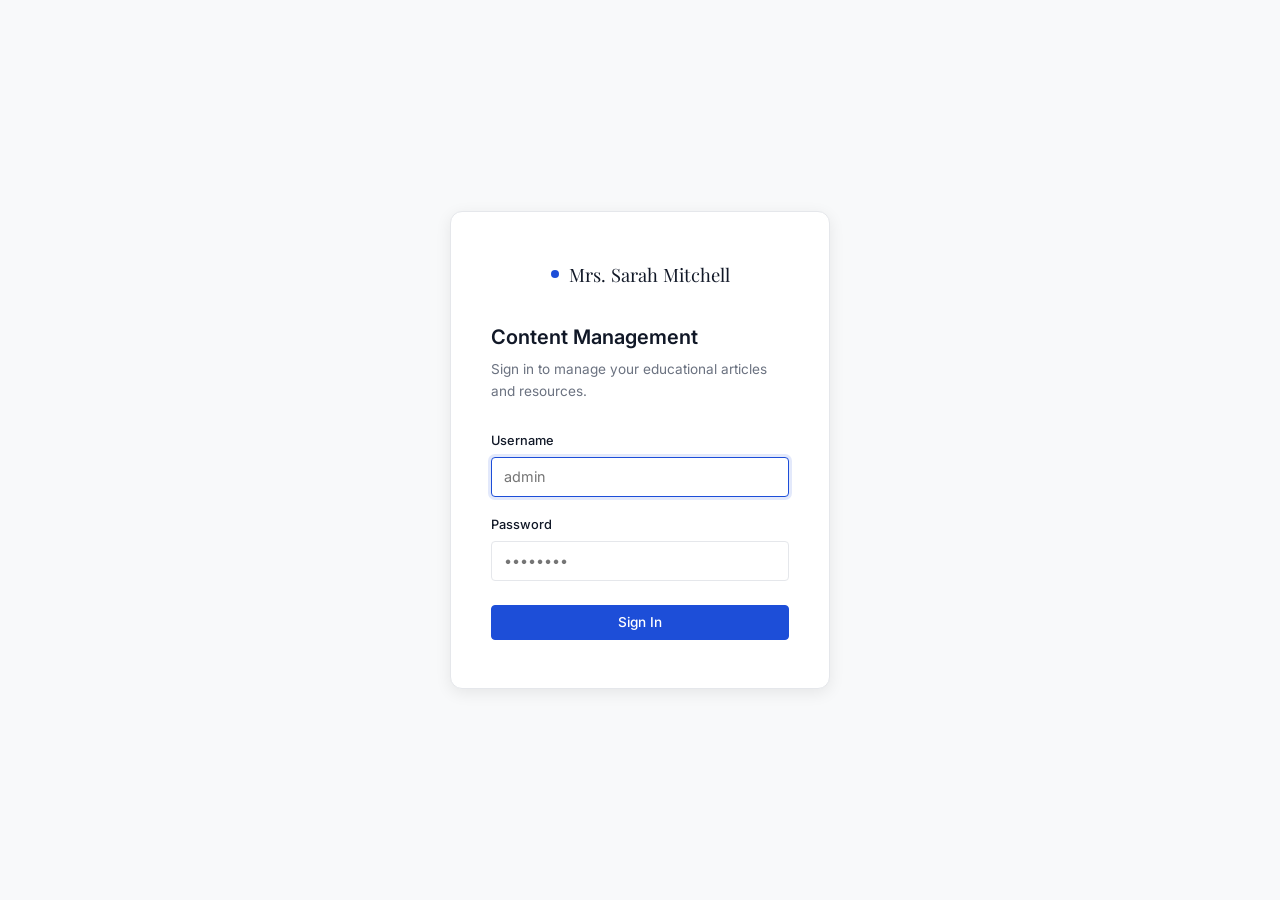
==== dashboard.html @ ece7410b "web-porto" ====
<!DOCTYPE html>
<html lang="en">
<head>
  <meta charset="UTF-8" />
  <meta name="viewport" content="width=device-width, initial-scale=1.0" />
  <title>CMS Dashboard — Mrs. Sarah Mitchell</title>
  <meta name="robots" content="noindex, nofollow" />
  <link rel="stylesheet" href="css/dashboard.css" />
</head>
<body>

  <!-- ===================================================================
       LOGIN SCREEN
       Protected authentication screen
  =================================================================== -->
  <div id="login-screen">
    <div class="login-card">
      <div class="login-brand">
        <span class="login-brand-dot"></span>
        <span class="login-brand-name">Mrs. Sarah Mitchell</span>
      </div>

      <h1 class="login-title">Content Management</h1>
      <p class="login-sub">Sign in to manage your educational articles and resources.</p>

      <div class="login-error" id="login-error"></div>

      <form id="login-form">
        <div class="form-group">
          <label class="form-label" for="login-username">Username</label>
          <input class="form-input" type="text" id="login-username" placeholder="admin" required />
        </div>

        <div class="form-group" style="margin-bottom: 24px;">
          <label class="form-label" for="login-password">Password</label>
          <input class="form-input" type="password" id="login-password" placeholder="••••••••" required />
        </div>

        <button type="submit" class="btn btn-primary" style="width: 100%; justify-content: center; padding: 10px;">
          Sign In
        </button>
      </form>
    </div>
  </div>


  <!-- ===================================================================
       DASHBOARD APP LAYOUT (SPA)
  =================================================================== -->
  <div id="app">

    <!-- SIDEBAR -->
    <aside class="sidebar">
      <div class="sidebar-brand">
        <span class="sidebar-brand-d  ot"></span>
        <span class="sidebar-brand-name">Mrs. Sarah Mitchell<br /><span style="font-family:var(--f-sans);font-size:0.72rem;color:var(--c-text-3);font-weight:400;">Content Manager</span></span>
      </div>

      <div class="sidebar-section-label">Navigation</div>
      
      <button class="nav-item active" data-view="overview">
        <span class="nav-item-icon">📊</span>
        <span>Overview</span>
      </button>

      <button class="nav-item" data-view="articles">
        <span class="nav-item-icon">📝</span>
        <span>Articles</span>
      </button>

      <button class="nav-item" data-view="article-new">
        <span class="nav-item-icon">➕</span>
        <span>New Article</span>
      </button>

      <button class="nav-item" data-view="categories">
        <span class="nav-item-icon">🏷️</span>
        <span>Categories</span>
      </button>

      <button class="nav-item" data-view="images">
        <span class="nav-item-icon">🖼️</span>
        <span>Media Library</span>
      </button>

      <div class="sidebar-footer">
        <a href="index.html" target="_blank" title="Open Public Website">
          <span>🌐 View Public Site</span>
        </a>
        <button class="logout-btn" id="logout-btn" title="Sign out of CMS">
          <span>🚪 Sign Out</span>
        </button>
      </div>
    </aside>

    <!-- MAIN AREA -->
    <div class="main-area">
      <!-- TOPBAR -->
      <header class="topbar">
        <h1 class="topbar-title" id="topbar-title">Dashboard</h1>
        <div class="topbar-actions" id="topbar-actions"></div>
      </header>

      <!-- DYNAMIC CONTENT VIEW -->
      <main class="content-area" id="content-area">
        <!-- Rendered by dashboard.js -->
      </main>
    </div>

  </div>


  <!-- ===================================================================
       MODAL DIALOG CONTAINER
  =================================================================== -->
  <div class="modal-overlay" id="modal-overlay">
    <div class="modal-box">
      <div class="modal-header">
        <h3 class="modal-title" id="modal-title">Modal Title</h3>
        <button class="modal-close" id="modal-close-btn" aria-label="Close modal">✕</button>
      </div>
      <div class="modal-body" id="modal-body"></div>
      <div class="modal-footer" id="modal-footer"></div>
    </div>
  </div>


  <!-- TOAST STACK -->
  <div class="toast-stack" id="toast-stack"></div>


  <!-- ===================================================================
       SCRIPTS
       store.js (data layer) -> articles.js -> dashboard.js
  =================================================================== -->
  <script src="js/articles.js"></script>
  <script src="js/store.js"></script>
  <script src="js/dashboard.js"></script>

</body>
</html>
---- css/dashboard.css ----
/* ==========================================================================
   dashboard.css — Private CMS Dashboard Styles
   Design: Clean editorial admin — light, minimal, reading-optimized
   ========================================================================== */

@import url('https://fonts.googleapis.com/css2?family=Inter:wght@300;400;500;600;700&family=Playfair+Display:ital,wght@0,600;1,400&display=swap');

:root {
  /* Palette */
  --c-bg:        #F8F9FA;
  --c-surface:   #FFFFFF;
  --c-sidebar:   #FFFFFF;
  --c-primary:   #1D4ED8;
  --c-primary-l: #EFF6FF;
  --c-accent:    #F59E0B;
  --c-text:      #111827;
  --c-text-2:    #6B7280;
  --c-text-3:    #9CA3AF;
  --c-border:    #E5E7EB;
  --c-border-2:  #D1D5DB;
  --c-danger:    #DC2626;
  --c-danger-l:  #FEF2F2;
  --c-success:   #16A34A;
  --c-success-l: #F0FDF4;
  --c-warn:      #D97706;
  --c-warn-l:    #FFFBEB;

  /* Type */
  --f-sans:  'Inter', system-ui, sans-serif;
  --f-serif: 'Playfair Display', Georgia, serif;

  /* Dims */
  --sidebar-w: 220px;
  --topbar-h:  56px;
  --r-sm: 4px;
  --r-md: 8px;
  --r-lg: 12px;

  /* Shadows */
  --sh-xs: 0 1px 3px rgba(0,0,0,0.06);
  --sh-sm: 0 2px 8px rgba(0,0,0,0.07);
  --sh-md: 0 4px 16px rgba(0,0,0,0.08);

  /* Transitions */
  --t: 0.18s ease;
}

/* ─── Reset ──────────────────────────────────────────────────────────── */
*, *::before, *::after { box-sizing: border-box; margin: 0; padding: 0; }
body    { font-family: var(--f-sans); background: var(--c-bg); color: var(--c-text);
          -webkit-font-smoothing: antialiased; font-size: 14px; line-height: 1.6; overflow-x: hidden; }
a       { color: inherit; text-decoration: none; }
img     { max-width: 100%; display: block; }
button  { font-family: var(--f-sans); cursor: pointer; }
input, select, textarea { font-family: var(--f-sans); font-size: 14px; }

/* ─── LOGIN SCREEN ───────────────────────────────────────────────────── */
#login-screen {
  min-height: 100vh;
  display: flex;
  align-items: center;
  justify-content: center;
  background: var(--c-bg);
}

.login-card {
  background: var(--c-surface);
  border: 1px solid var(--c-border);
  border-radius: var(--r-lg);
  padding: 48px 40px;
  width: 380px;
  box-shadow: var(--sh-md);
}

.login-brand {
  text-align: center;
  margin-bottom: 32px;
}

.login-brand-dot {
  width: 8px; height: 8px;
  border-radius: 50%;
  background: var(--c-primary);
  display: inline-block;
  margin-right: 6px;
  vertical-align: middle;
}

.login-brand-name {
  font-family: var(--f-serif);
  font-size: 1.15rem;
  color: var(--c-text);
  vertical-align: middle;
}

.login-title {
  font-size: 1.25rem;
  font-weight: 600;
  color: var(--c-text);
  margin-bottom: 6px;
}

.login-sub {
  font-size: 0.85rem;
  color: var(--c-text-2);
  margin-bottom: 28px;
}

.login-error {
  background: var(--c-danger-l);
  border: 1px solid #FECACA;
  border-radius: var(--r-sm);
  color: var(--c-danger);
  font-size: 0.85rem;
  padding: 10px 14px;
  margin-bottom: 16px;
  display: none;
}
.login-error.show { display: block; }

/* ─── DASHBOARD APP LAYOUT ───────────────────────────────────────────── */
#app { display: none; height: 100vh; overflow: hidden; }
#app.show { display: flex; }

/* Sidebar */
.sidebar {
  width: var(--sidebar-w);
  flex-shrink: 0;
  height: 100vh;
  overflow-y: auto;
  background: var(--c-sidebar);
  border-right: 1px solid var(--c-border);
  display: flex;
  flex-direction: column;
}

.sidebar-brand {
  padding: 20px 16px;
  border-bottom: 1px solid var(--c-border);
  display: flex;
  align-items: center;
  gap: 8px;
}
.sidebar-brand-dot { width: 7px; height: 7px; border-radius: 50%; background: var(--c-primary); flex-shrink: 0; }
.sidebar-brand-name { font-family: var(--f-serif); font-size: 0.95rem; font-weight: 600; color: var(--c-text); line-height: 1.3; }

.sidebar-section-label {
  font-size: 0.65rem;
  font-weight: 700;
  letter-spacing: 0.1em;
  text-transform: uppercase;
  color: var(--c-text-3);
  padding: 20px 16px 6px;
}

.nav-item {
  display: flex;
  align-items: center;
  gap: 10px;
  padding: 9px 16px;
  font-size: 0.88rem;
  font-weight: 400;
  color: var(--c-text-2);
  cursor: pointer;
  border-radius: 0;
  transition: all var(--t);
  border: none;
  background: none;
  width: 100%;
  text-align: left;
}
.nav-item:hover  { color: var(--c-text); background: var(--c-bg); }
.nav-item.active { color: var(--c-primary); background: var(--c-primary-l); font-weight: 500; }

.nav-item-icon {
  width: 18px;
  text-align: center;
  font-size: 0.95rem;
  opacity: 0.7;
  flex-shrink: 0;
}
.nav-item.active .nav-item-icon { opacity: 1; }

.sidebar-footer {
  margin-top: auto;
  padding: 16px;
  border-top: 1px solid var(--c-border);
  display: flex;
  flex-direction: column;
  gap: 6px;
}
.sidebar-footer a, .sidebar-footer button {
  display: flex;
  align-items: center;
  gap: 8px;
  font-size: 0.82rem;
  color: var(--c-text-3);
  padding: 6px 8px;
  border-radius: var(--r-sm);
  transition: all var(--t);
  background: none;
  border: none;
  width: 100%;
  text-align: left;
  cursor: pointer;
}
.sidebar-footer a:hover, .sidebar-footer button:hover { color: var(--c-text); background: var(--c-bg); }
.sidebar-footer .logout-btn { color: var(--c-danger); }
.sidebar-footer .logout-btn:hover { background: var(--c-danger-l); }

/* Main area */
.main-area {
  flex: 1;
  display: flex;
  flex-direction: column;
  overflow: hidden;
}

.topbar {
  height: var(--topbar-h);
  background: var(--c-surface);
  border-bottom: 1px solid var(--c-border);
  display: flex;
  align-items: center;
  justify-content: space-between;
  padding: 0 24px;
  flex-shrink: 0;
}

.topbar-title { font-size: 1rem; font-weight: 600; color: var(--c-text); }
.topbar-actions { display: flex; align-items: center; gap: 10px; }

.content-area {
  flex: 1;
  overflow-y: auto;
  padding: 28px 24px;
}

/* ─── BUTTONS ────────────────────────────────────────────────────────── */
.btn {
  display: inline-flex;
  align-items: center;
  gap: 6px;
  padding: 8px 16px;
  font-size: 0.85rem;
  font-weight: 500;
  border-radius: var(--r-sm);
  border: 1px solid transparent;
  cursor: pointer;
  transition: all var(--t);
  white-space: nowrap;
  line-height: 1;
}
.btn-primary  { background: var(--c-primary); color: #fff; border-color: var(--c-primary); }
.btn-primary:hover { background: #1e40af; }
.btn-outline  { background: transparent; color: var(--c-text); border-color: var(--c-border-2); }
.btn-outline:hover { background: var(--c-bg); }
.btn-danger   { background: var(--c-danger); color: #fff; border-color: var(--c-danger); }
.btn-danger:hover { background: #b91c1c; }
.btn-ghost    { background: transparent; color: var(--c-text-2); border: none; padding: 6px 10px; }
.btn-ghost:hover { color: var(--c-text); background: var(--c-bg); }
.btn-success  { background: var(--c-success); color: #fff; border-color: var(--c-success); }
.btn-success:hover { background: #15803d; }
.btn-sm       { padding: 5px 12px; font-size: 0.8rem; }
.btn-icon     { padding: 7px; width: 32px; height: 32px; justify-content: center; }
.btn[disabled]{ opacity: 0.5; pointer-events: none; }

/* ─── FORM ELEMENTS ──────────────────────────────────────────────────── */
.form-group  { margin-bottom: 18px; }
.form-row    { display: grid; gap: 16px; }
.form-row-2  { grid-template-columns: 1fr 1fr; }
.form-row-3  { grid-template-columns: 1fr 1fr 1fr; }

.form-label {
  display: block;
  font-size: 0.8rem;
  font-weight: 500;
  color: var(--c-text);
  margin-bottom: 6px;
}
.form-hint { font-size: 0.75rem; color: var(--c-text-3); margin-top: 4px; }

.form-input, .form-select, .form-textarea {
  width: 100%;
  padding: 8px 12px;
  font-size: 0.9rem;
  color: var(--c-text);
  background: var(--c-surface);
  border: 1px solid var(--c-border);
  border-radius: var(--r-sm);
  transition: border-color var(--t), box-shadow var(--t);
  line-height: 1.5;
}
.form-input:focus, .form-select:focus, .form-textarea:focus {
  outline: none;
  border-color: var(--c-primary);
  box-shadow: 0 0 0 3px rgba(29, 78, 216, 0.12);
}
.form-textarea { resize: vertical; min-height: 90px; }
.form-input.title-input {
  font-size: 1.5rem;
  font-family: var(--f-serif);
  font-weight: 600;
  padding: 12px 14px;
  border-color: transparent;
  background: transparent;
  box-shadow: none;
  border-bottom: 2px solid var(--c-border);
  border-radius: 0;
}
.form-input.title-input:focus {
  border-color: transparent;
  border-bottom-color: var(--c-primary);
  box-shadow: none;
}

/* Toggle Switch */
.toggle-row {
  display: flex;
  align-items: center;
  justify-content: space-between;
  padding: 8px 0;
  border-bottom: 1px solid var(--c-border);
}
.toggle-row:last-child { border-bottom: none; }
.toggle-label  { font-size: 0.85rem; font-weight: 400; }
.toggle-desc   { font-size: 0.75rem; color: var(--c-text-3); }

.toggle {
  position: relative;
  width: 36px;
  height: 20px;
  flex-shrink: 0;
}
.toggle input { opacity: 0; width: 0; height: 0; }
.toggle-slider {
  position: absolute;
  inset: 0;
  background: var(--c-border-2);
  border-radius: 10px;
  cursor: pointer;
  transition: background var(--t);
}
.toggle-slider::after {
  content: '';
  position: absolute;
  top: 2px; left: 2px;
  width: 16px; height: 16px;
  background: #fff;
  border-radius: 50%;
  transition: transform var(--t);
  box-shadow: var(--sh-xs);
}
.toggle input:checked + .toggle-slider { background: var(--c-primary); }
.toggle input:checked + .toggle-slider::after { transform: translateX(16px); }

/* Status Badge */
.badge {
  display: inline-flex;
  align-items: center;
  gap: 4px;
  font-size: 0.72rem;
  font-weight: 600;
  padding: 2px 8px;
  border-radius: 3px;
  text-transform: uppercase;
  letter-spacing: 0.04em;
}
.badge::before { content: ''; width: 5px; height: 5px; border-radius: 50%; background: currentColor; }
.badge-published { background: var(--c-success-l); color: var(--c-success); }
.badge-draft     { background: var(--c-warn-l);    color: var(--c-warn); }
.badge-featured  { background: var(--c-primary-l); color: var(--c-primary); }

/* ─── STAT CARDS (Overview) ──────────────────────────────────────────── */
.stat-grid {
  display: grid;
  grid-template-columns: repeat(4, 1fr);
  gap: 16px;
  margin-bottom: 28px;
}

.stat-card {
  background: var(--c-surface);
  border: 1px solid var(--c-border);
  border-radius: var(--r-md);
  padding: 20px 24px;
}

.stat-label {
  font-size: 0.75rem;
  font-weight: 600;
  text-transform: uppercase;
  letter-spacing: 0.08em;
  color: var(--c-text-3);
  margin-bottom: 8px;
}

.stat-value {
  font-size: 2rem;
  font-weight: 700;
  font-family: var(--f-serif);
  color: var(--c-text);
  line-height: 1;
}

.stat-sub {
  font-size: 0.75rem;
  color: var(--c-text-3);
  margin-top: 4px;
}

/* ─── TABLES ─────────────────────────────────────────────────────────── */
.table-wrap {
  background: var(--c-surface);
  border: 1px solid var(--c-border);
  border-radius: var(--r-md);
  overflow: hidden;
}

.dash-table {
  width: 100%;
  border-collapse: collapse;
  font-size: 0.875rem;
}

.dash-table th {
  text-align: left;
  font-size: 0.72rem;
  font-weight: 600;
  letter-spacing: 0.07em;
  text-transform: uppercase;
  color: var(--c-text-3);
  padding: 10px 16px;
  background: var(--c-bg);
  border-bottom: 1px solid var(--c-border);
  white-space: nowrap;
}

.dash-table td {
  padding: 12px 16px;
  border-bottom: 1px solid var(--c-border);
  vertical-align: middle;
  color: var(--c-text);
}

.dash-table tr:last-child td { border-bottom: none; }
.dash-table tr:hover td { background: var(--c-bg); }

.table-thumb {
  width: 48px; height: 48px;
  object-fit: cover;
  border-radius: var(--r-sm);
  background: var(--c-bg);
  flex-shrink: 0;
}

.table-title    { font-weight: 500; color: var(--c-text); }
.table-excerpt  { font-size: 0.8rem; color: var(--c-text-3); margin-top: 2px; display: -webkit-box;
                  -webkit-line-clamp: 1; -webkit-box-orient: vertical; overflow: hidden; }
.table-actions  { display: flex; gap: 6px; align-items: center; justify-content: flex-end; }
.table-empty    { text-align: center; padding: 48px 24px; color: var(--c-text-3); font-size: 0.9rem; }

/* ─── SEARCH & FILTER BAR ────────────────────────────────────────────── */
.filter-bar {
  display: flex;
  gap: 10px;
  align-items: center;
  flex-wrap: wrap;
  margin-bottom: 16px;
}

.filter-bar .form-input,
.filter-bar .form-select { width: auto; flex: 1; min-width: 120px; }
.filter-search { max-width: 260px; }

/* ─── SECTION CARD ───────────────────────────────────────────────────── */
.section-card {
  background: var(--c-surface);
  border: 1px solid var(--c-border);
  border-radius: var(--r-md);
  padding: 20px 24px;
  margin-bottom: 20px;
}
.section-card-title {
  font-size: 0.85rem;
  font-weight: 600;
  color: var(--c-text);
  margin-bottom: 16px;
  padding-bottom: 12px;
  border-bottom: 1px solid var(--c-border);
}

/* ─── ARTICLE EDITOR ─────────────────────────────────────────────────── */
.editor-layout {
  display: grid;
  grid-template-columns: 1fr 280px;
  gap: 20px;
  align-items: start;
  max-width: 1200px;
}

.editor-main { display: flex; flex-direction: column; gap: 16px; }

.editor-sidebar {
  display: flex;
  flex-direction: column;
  gap: 16px;
  position: sticky;
  top: 0;
}

/* Rich Text Editor */
.rte-wrapper {
  background: var(--c-surface);
  border: 1px solid var(--c-border);
  border-radius: var(--r-md);
  overflow: hidden;
}

.rte-toolbar {
  display: flex;
  flex-wrap: wrap;
  align-items: center;
  gap: 2px;
  padding: 8px 10px;
  background: var(--c-bg);
  border-bottom: 1px solid var(--c-border);
}

.rte-sep {
  width: 1px;
  height: 20px;
  background: var(--c-border);
  margin: 0 4px;
  flex-shrink: 0;
}

.rte-btn {
  display: inline-flex;
  align-items: center;
  justify-content: center;
  min-width: 28px;
  height: 28px;
  padding: 0 5px;
  font-size: 0.78rem;
  font-weight: 500;
  color: var(--c-text-2);
  background: none;
  border: none;
  border-radius: var(--r-sm);
  cursor: pointer;
  transition: all var(--t);
  white-space: nowrap;
}
.rte-btn:hover  { background: var(--c-border); color: var(--c-text); }
.rte-btn.active { background: var(--c-primary-l); color: var(--c-primary); }

.rte-format-select {
  height: 28px;
  padding: 0 8px;
  font-size: 0.78rem;
  border: 1px solid var(--c-border);
  border-radius: var(--r-sm);
  background: var(--c-surface);
  color: var(--c-text);
  cursor: pointer;
}

.rte-body {
  min-height: 360px;
  max-height: 60vh;
  overflow-y: auto;
  padding: 24px 28px;
  font-size: 1rem;
  line-height: 1.75;
  color: var(--c-text);
  outline: none;
}

/* RTE content styles */
.rte-body h1    { font-family: var(--f-serif); font-size: 1.8rem; margin: 24px 0 12px; line-height: 1.25; }
.rte-body h2    { font-family: var(--f-serif); font-size: 1.4rem; margin: 20px 0 10px; line-height: 1.3; }
.rte-body h3    { font-family: var(--f-serif); font-size: 1.15rem; margin: 16px 0 8px; }
.rte-body p     { margin-bottom: 14px; color: #374151; }
.rte-body blockquote { border-left: 3px solid var(--c-text); padding-left: 16px; margin: 16px 0;
                       font-style: italic; color: var(--c-text-2); font-family: var(--f-serif); font-size: 1.05rem; }
.rte-body pre   { background: #F3F4F6; border-radius: var(--r-sm); padding: 16px; margin: 14px 0;
                  font-family: 'Courier New', monospace; font-size: 0.9rem; overflow-x: auto; }
.rte-body code  { background: #F3F4F6; padding: 1px 5px; border-radius: 3px;
                  font-family: 'Courier New', monospace; font-size: 0.88em; }
.rte-body ul, .rte-body ol { padding-left: 24px; margin-bottom: 14px; }
.rte-body li    { margin-bottom: 4px; }
.rte-body a     { color: var(--c-primary); text-decoration: underline; }
.rte-body table { border-collapse: collapse; width: 100%; margin: 16px 0; }
.rte-body table td, .rte-body table th { border: 1px solid var(--c-border); padding: 8px 12px;
                                          font-size: 0.9rem; }
.rte-body table th { background: var(--c-bg); font-weight: 600; }
.rte-body img   { max-width: 100%; border-radius: var(--r-sm); margin: 12px 0; }
.rte-body hr    { border: none; border-top: 1px solid var(--c-border); margin: 20px 0; }

/* Cover image preview */
.cover-preview {
  width: 100%;
  height: 180px;
  object-fit: cover;
  border-radius: var(--r-sm);
  background: var(--c-bg);
  border: 1px solid var(--c-border);
  margin-top: 8px;
  display: none;
}
.cover-preview.show { display: block; }

/* ─── CATEGORIES LIST ────────────────────────────────────────────────── */
.cat-list     { display: flex; flex-direction: column; }
.cat-row {
  display: flex;
  align-items: center;
  gap: 12px;
  padding: 10px 16px;
  border-bottom: 1px solid var(--c-border);
}
.cat-row:last-child { border-bottom: none; }
.cat-name { font-weight: 500; flex: 1; }
.cat-slug { font-size: 0.78rem; color: var(--c-text-3); font-family: monospace; }
.cat-count{ font-size: 0.78rem; color: var(--c-text-3); min-width: 60px; text-align: right; }

/* ─── IMAGE GRID ─────────────────────────────────────────────────────── */
.upload-zone {
  border: 2px dashed var(--c-border-2);
  border-radius: var(--r-md);
  padding: 28px;
  text-align: center;
  transition: all var(--t);
  background: var(--c-surface);
  cursor: pointer;
  margin-bottom: 20px;
}
.upload-zone:hover  { border-color: var(--c-primary); background: var(--c-primary-l); }
.upload-zone.drag   { border-color: var(--c-primary); background: var(--c-primary-l); }
.upload-zone-title  { font-weight: 500; color: var(--c-text); margin-bottom: 4px; }
.upload-zone-sub    { font-size: 0.8rem; color: var(--c-text-3); }
#file-upload-input  { display: none; }

.url-add-row { display: flex; gap: 10px; margin-bottom: 20px; }
.url-add-row .form-input { flex: 1; }

.image-grid {
  display: grid;
  grid-template-columns: repeat(auto-fill, minmax(140px, 1fr));
  gap: 12px;
}

.image-card {
  background: var(--c-surface);
  border: 1px solid var(--c-border);
  border-radius: var(--r-md);
  overflow: hidden;
  position: relative;
}
.image-card:hover .image-card-overlay { opacity: 1; }

.image-card-thumb {
  width: 100%;
  height: 100px;
  object-fit: cover;
  background: var(--c-bg);
  display: block;
}

.image-card-overlay {
  position: absolute;
  inset: 0;
  background: rgba(17, 24, 39, 0.6);
  display: flex;
  align-items: center;
  justify-content: center;
  gap: 6px;
  opacity: 0;
  transition: opacity var(--t);
}

.image-card-info {
  padding: 8px 10px;
  border-top: 1px solid var(--c-border);
}
.image-card-name {
  font-size: 0.75rem;
  font-weight: 500;
  color: var(--c-text);
  white-space: nowrap;
  overflow: hidden;
  text-overflow: ellipsis;
}
.image-card-type { font-size: 0.68rem; color: var(--c-text-3); }

/* ─── MODAL ──────────────────────────────────────────────────────────── */
.modal-overlay {
  position: fixed;
  inset: 0;
  background: rgba(15, 20, 30, 0.5);
  z-index: 1000;
  display: flex;
  align-items: center;
  justify-content: center;
  padding: 20px;
  opacity: 0;
  visibility: hidden;
  transition: all 0.2s ease;
}
.modal-overlay.open { opacity: 1; visibility: visible; }

.modal-box {
  background: var(--c-surface);
  border-radius: var(--r-lg);
  box-shadow: var(--sh-md);
  width: 100%;
  max-width: 520px;
  transform: translateY(12px);
  transition: transform 0.2s ease;
  overflow: hidden;
}
.modal-overlay.open .modal-box { transform: translateY(0); }
.modal-box.modal-lg { max-width: 800px; }

.modal-header {
  display: flex;
  align-items: center;
  justify-content: space-between;
  padding: 16px 20px;
  border-bottom: 1px solid var(--c-border);
}
.modal-title   { font-size: 0.95rem; font-weight: 600; }
.modal-close   { background: none; border: none; font-size: 1.1rem; color: var(--c-text-3); cursor: pointer;
                 width: 28px; height: 28px; display: flex; align-items: center; justify-content: center;
                 border-radius: var(--r-sm); transition: all var(--t); }
.modal-close:hover { background: var(--c-bg); color: var(--c-text); }

.modal-body    { padding: 20px; }
.modal-footer  { padding: 14px 20px; border-top: 1px solid var(--c-border); display: flex; gap: 10px;
                 justify-content: flex-end; }

/* ─── TOAST ──────────────────────────────────────────────────────────── */
.toast-stack {
  position: fixed;
  bottom: 24px;
  right: 24px;
  display: flex;
  flex-direction: column;
  gap: 8px;
  z-index: 2000;
}

.toast {
  display: flex;
  align-items: center;
  gap: 10px;
  padding: 12px 16px;
  border-radius: var(--r-md);
  font-size: 0.875rem;
  font-weight: 400;
  box-shadow: var(--sh-md);
  background: var(--c-text);
  color: #fff;
  animation: slideInToast 0.25s ease forwards;
  min-width: 240px;
}
.toast.success { background: #15803d; }
.toast.error   { background: var(--c-danger); }
.toast.warn    { background: var(--c-warn); }

@keyframes slideInToast {
  from { transform: translateX(20px); opacity: 0; }
  to   { transform: translateX(0);    opacity: 1; }
}

/* ─── MISC ───────────────────────────────────────────────────────────── */
.section-header {
  display: flex;
  align-items: center;
  justify-content: space-between;
  margin-bottom: 20px;
}
.section-h { font-size: 1rem; font-weight: 600; }

.divider { height: 1px; background: var(--c-border); margin: 16px 0; }

.text-muted { color: var(--c-text-3); font-size: 0.82rem; }
.text-small { font-size: 0.8rem; }

.img-picker-grid {
  display: grid;
  grid-template-columns: repeat(auto-fill, minmax(110px, 1fr));
  gap: 8px;
  max-height: 400px;
  overflow-y: auto;
}

.img-picker-item {
  cursor: pointer;
  border: 2px solid transparent;
  border-radius: var(--r-sm);
  overflow: hidden;
  transition: all var(--t);
}
.img-picker-item:hover  { border-color: var(--c-primary-l); }
.img-picker-item.selected { border-color: var(--c-primary); }
.img-picker-item img    { width: 100%; height: 80px; object-fit: cover; display: block; }
.img-picker-item-name   { font-size: 0.68rem; color: var(--c-text-2); padding: 4px 6px;
                          white-space: nowrap; overflow: hidden; text-overflow: ellipsis; }

/* ─── RESPONSIVE ─────────────────────────────────────────────────────── */
@media (max-width: 900px) {
  .stat-grid    { grid-template-columns: 1fr 1fr; }
  .editor-layout{ grid-template-columns: 1fr; }
  .editor-sidebar { position: static; }
}

@media (max-width: 640px) {
  :root { --sidebar-w: 0px; }
  .sidebar { display: none; }
  .stat-grid { grid-template-columns: 1fr 1fr; }
}
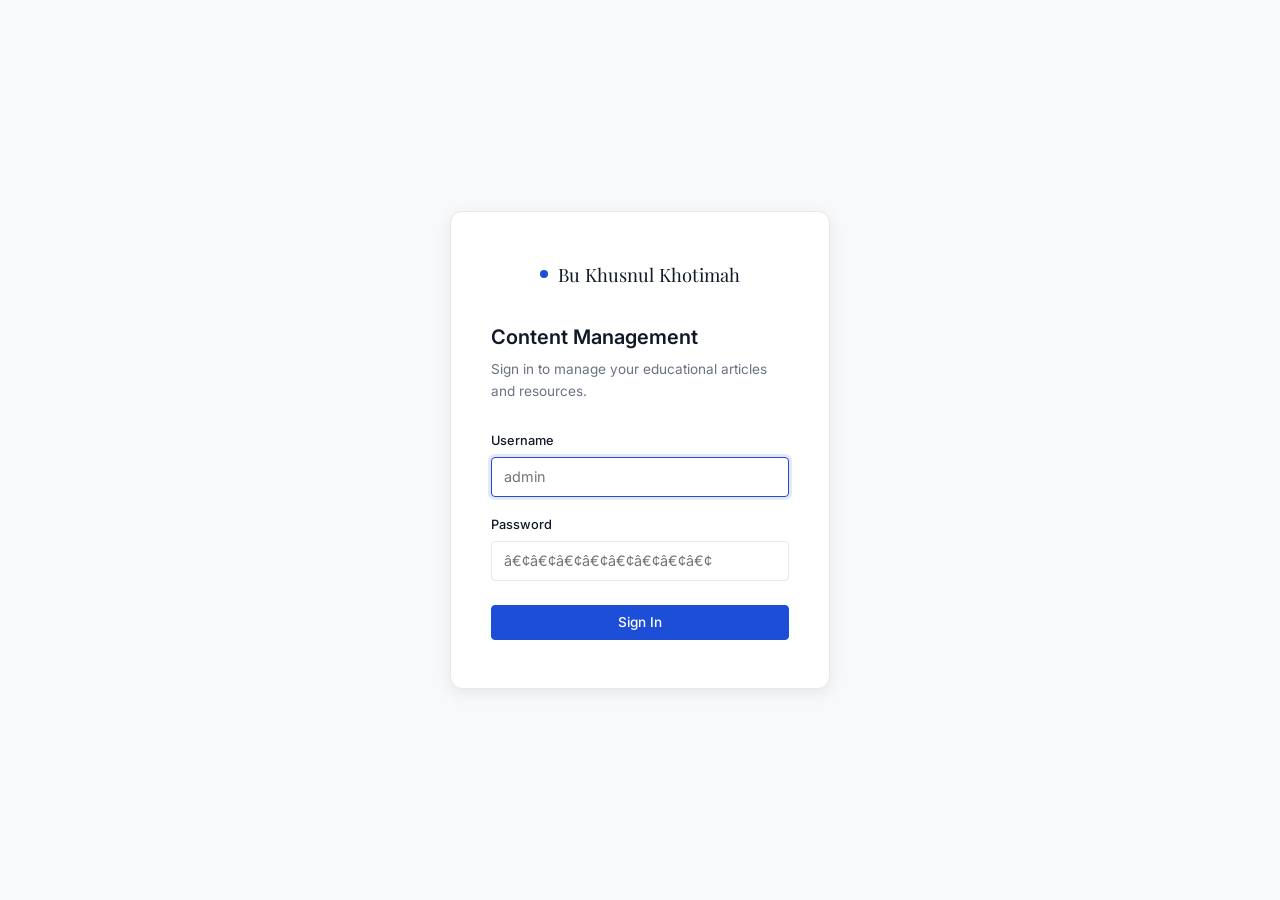
==== commit 4af60ef2: "Menghapus resource" ====
--- a/dashboard.html
+++ b/dashboard.html
@@ -1,9 +1,9 @@
-<!DOCTYPE html>
+﻿<!DOCTYPE html>
 <html lang="en">
 <head>
   <meta charset="UTF-8" />
   <meta name="viewport" content="width=device-width, initial-scale=1.0" />
-  <title>CMS Dashboard — Mrs. Sarah Mitchell</title>
+  <title>CMS Dashboard â€” Bu Khusnul Khotimah</title>
   <meta name="robots" content="noindex, nofollow" />
   <link rel="stylesheet" href="css/dashboard.css" />
 </head>
@@ -17,7 +17,7 @@
     <div class="login-card">
       <div class="login-brand">
         <span class="login-brand-dot"></span>
-        <span class="login-brand-name">Mrs. Sarah Mitchell</span>
+        <span class="login-brand-name">Bu Khusnul Khotimah</span>
       </div>
 
       <h1 class="login-title">Content Management</h1>
@@ -33,7 +33,7 @@
 
         <div class="form-group" style="margin-bottom: 24px;">
           <label class="form-label" for="login-password">Password</label>
-          <input class="form-input" type="password" id="login-password" placeholder="••••••••" required />
+          <input class="form-input" type="password" id="login-password" placeholder="â€¢â€¢â€¢â€¢â€¢â€¢â€¢â€¢" required />
         </div>
 
         <button type="submit" class="btn btn-primary" style="width: 100%; justify-content: center; padding: 10px;">
@@ -52,43 +52,43 @@
     <!-- SIDEBAR -->
     <aside class="sidebar">
       <div class="sidebar-brand">
-        <span class="sidebar-brand-d  ot"></span>
-        <span class="sidebar-brand-name">Mrs. Sarah Mitchell<br /><span style="font-family:var(--f-sans);font-size:0.72rem;color:var(--c-text-3);font-weight:400;">Content Manager</span></span>
+        <span class="sidebar-brand-dot"></span>
+        <span class="sidebar-brand-name">Ibu Khusnul Khotimah<br /><span style="font-family:var(--f-sans);font-size:0.72rem;color:var(--c-text-3);font-weight:400;">Content Manager</span></span>
       </div>
 
       <div class="sidebar-section-label">Navigation</div>
       
       <button class="nav-item active" data-view="overview">
-        <span class="nav-item-icon">📊</span>
+        <span class="nav-item-icon">ðŸ“Š</span>
         <span>Overview</span>
       </button>
 
       <button class="nav-item" data-view="articles">
-        <span class="nav-item-icon">📝</span>
+        <span class="nav-item-icon">ðŸ“</span>
         <span>Articles</span>
       </button>
 
       <button class="nav-item" data-view="article-new">
-        <span class="nav-item-icon">➕</span>
+        <span class="nav-item-icon">âž•</span>
         <span>New Article</span>
       </button>
 
       <button class="nav-item" data-view="categories">
-        <span class="nav-item-icon">🏷️</span>
+        <span class="nav-item-icon">ðŸ·ï¸</span>
         <span>Categories</span>
       </button>
 
       <button class="nav-item" data-view="images">
-        <span class="nav-item-icon">🖼️</span>
+        <span class="nav-item-icon">ðŸ–¼ï¸</span>
         <span>Media Library</span>
       </button>
 
       <div class="sidebar-footer">
         <a href="index.html" target="_blank" title="Open Public Website">
-          <span>🌐 View Public Site</span>
+          <span>ðŸŒ View Public Site</span>
         </a>
         <button class="logout-btn" id="logout-btn" title="Sign out of CMS">
-          <span>🚪 Sign Out</span>
+          <span>ðŸšª Sign Out</span>
         </button>
       </div>
     </aside>
@@ -117,7 +117,7 @@
     <div class="modal-box">
       <div class="modal-header">
         <h3 class="modal-title" id="modal-title">Modal Title</h3>
-        <button class="modal-close" id="modal-close-btn" aria-label="Close modal">✕</button>
+        <button class="modal-close" id="modal-close-btn" aria-label="Close modal">âœ•</button>
       </div>
       <div class="modal-body" id="modal-body"></div>
       <div class="modal-footer" id="modal-footer"></div>
